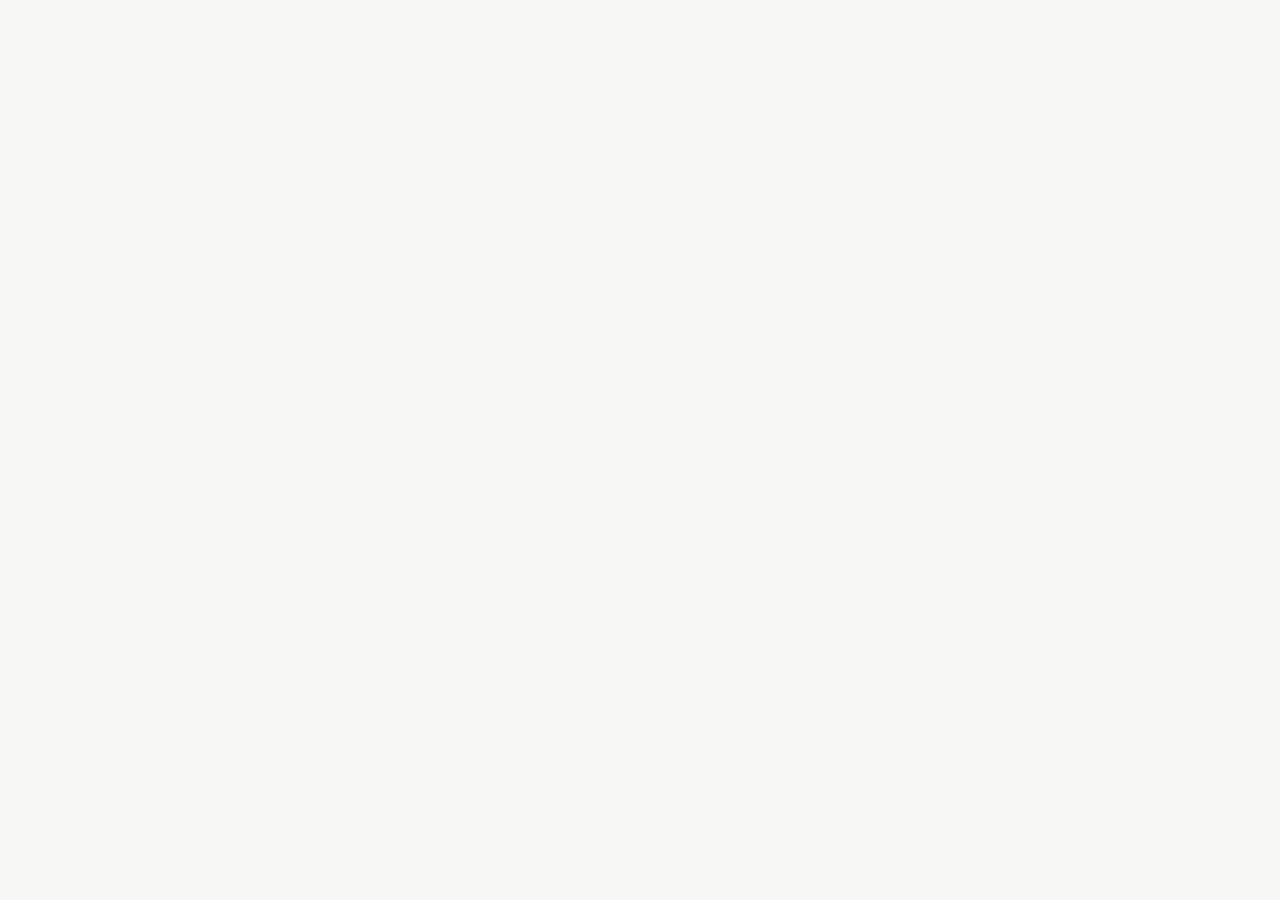
==== index.html @ 8147d981 "Hjemmeside tilføjet fra Codex" ====
<!doctype html>
<html lang="da">
<head>
  <meta charset="utf-8">
  <meta name="viewport" content="width=device-width, initial-scale=1">
  <meta name="theme-color" content="#f7f7f4">
  <title>Workshopprojekter</title>
  <link rel="stylesheet" href="styles.css">
  <script src="projects.js" defer></script>
</head>
<body>
  <main class="gallery" id="gallery" aria-label="Workshopprojekter"></main>
  <main class="detail" id="detail" hidden>
    <header class="detail-header">
      <a class="back-link" href="./" aria-label="Tilbage til forsiden">←</a>
      <div><h1 id="project-title"></h1><p id="project-author"></p></div>
    </header>
    <iframe id="project-frame" title="Projektvisning" sandbox="allow-scripts allow-forms allow-modals" allow="fullscreen"></iframe>
  </main>
</body>
</html>
---- styles.css ----
:root { color-scheme: light; font-family: Inter, ui-sans-serif, system-ui, -apple-system, BlinkMacSystemFont, "Segoe UI", sans-serif; color: #202321; background: #f7f7f4; }
* { box-sizing: border-box; }
body { margin: 0; min-height: 100vh; }
.gallery { width: min(1480px, 100%); margin: 0 auto; padding: clamp(16px, 3vw, 44px); display: grid; grid-template-columns: repeat(2, minmax(0, 1fr)); gap: clamp(12px, 2vw, 26px); }
.project-card { color: inherit; text-decoration: none; min-width: 0; }
.project-card:focus-visible, .back-link:focus-visible { outline: 3px solid #315e52; outline-offset: 4px; }
.project-image { display: block; width: 100%; aspect-ratio: 16 / 10; object-fit: cover; background: #e4e8e2; border-radius: 8px; }
.project-placeholder { display: grid; place-items: center; color: #667269; background: linear-gradient(135deg, #e5ebe5, #d9e2dc); font-size: clamp(1.2rem, 4vw, 3rem); font-weight: 650; letter-spacing: -.06em; }
.project-card h2 { font-size: clamp(1rem, 1.7vw, 1.3rem); line-height: 1.25; margin: 12px 0 3px; }
.project-card p, #project-author { color: #69716c; font-size: .9rem; margin: 0; }
.detail { min-height: 100vh; display: flex; flex-direction: column; }
.detail-header { padding: 12px clamp(16px, 3vw, 32px); display: flex; align-items: center; gap: 16px; background: #fff; border-bottom: 1px solid #e7e9e6; }
.back-link { color: #202321; font-size: 1.6rem; text-decoration: none; width: 38px; height: 38px; display: grid; place-items: center; border-radius: 50%; }
.detail-header h1 { margin: 0; font-size: 1.1rem; }
.detail-header p { margin-top: 2px; }
#project-frame { width: 100%; flex: 1; min-height: calc(100vh - 72px); border: 0; background: white; }
[hidden] { display: none !important; }
@media (min-width: 760px) { .gallery { grid-template-columns: repeat(3, minmax(0, 1fr)); } }
@media (min-width: 1120px) { .gallery { grid-template-columns: repeat(5, minmax(0, 1fr)); } }
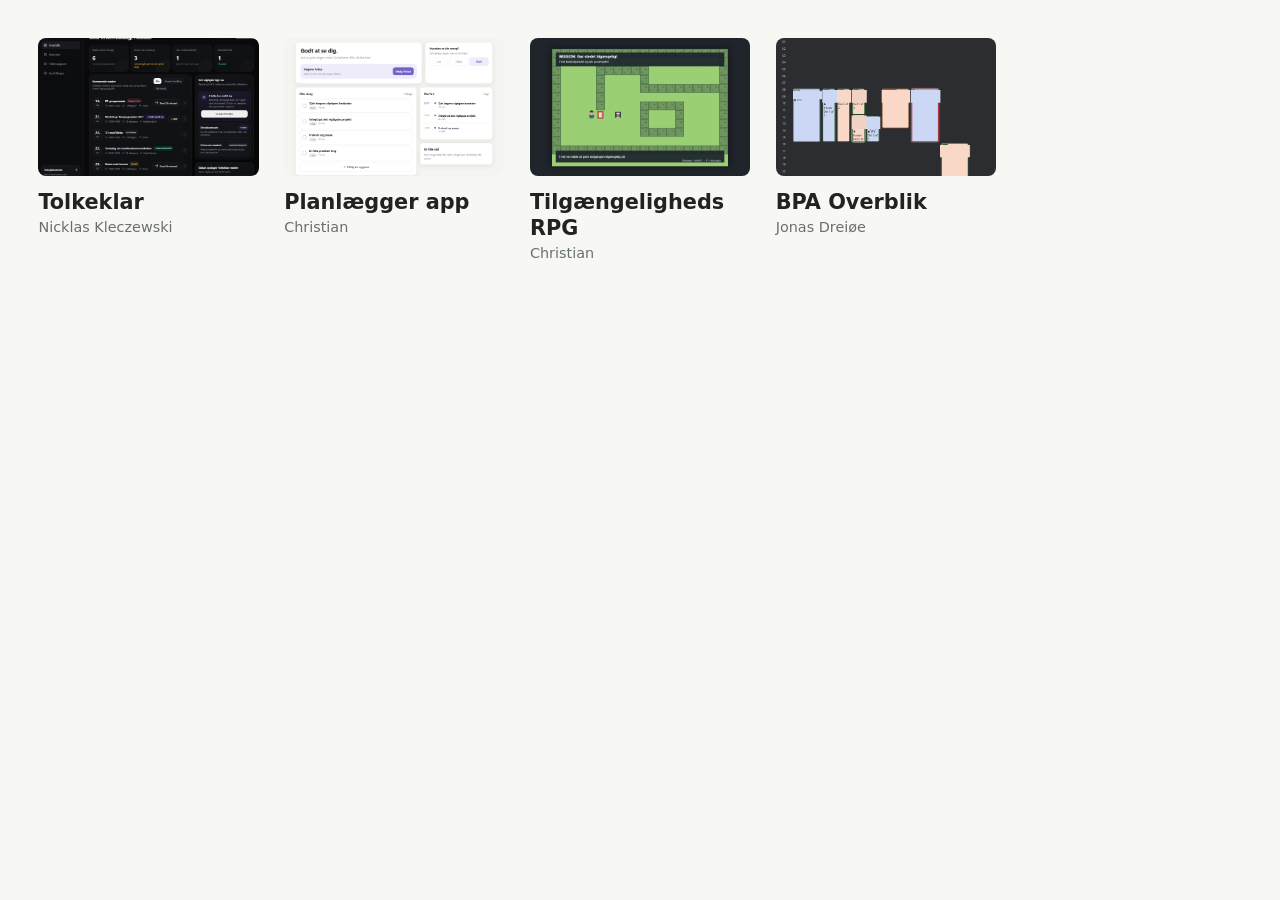
==== commit 69cfb084: "Tilføj redigerbare projektbeskrivelser" ====
--- a/index.html
+++ b/index.html
@@ -13,9 +13,10 @@
   <main class="detail" id="detail" hidden>
     <header class="detail-header">
       <a class="back-link" href="./" aria-label="Tilbage til forsiden">←</a>
-      <div><h1 id="project-title"></h1><p id="project-author"></p></div>
+      <div><h1 id="project-title"></h1><p id="project-author"></p><p id="project-description" class="project-description" hidden></p></div>
     </header>
     <iframe id="project-frame" title="Projektvisning" sandbox="allow-scripts allow-forms allow-modals" allow="fullscreen"></iframe>
   </main>
 </body>
 </html>
+
--- a/styles.css
+++ b/styles.css
@@ -1,19 +1,33 @@
 :root { color-scheme: light; font-family: Inter, ui-sans-serif, system-ui, -apple-system, BlinkMacSystemFont, "Segoe UI", sans-serif; color: #202321; background: #f7f7f4; }
 * { box-sizing: border-box; }
 body { margin: 0; min-height: 100vh; }
-.gallery { width: min(1480px, 100%); margin: 0 auto; padding: clamp(16px, 3vw, 44px); display: grid; grid-template-columns: repeat(2, minmax(0, 1fr)); gap: clamp(12px, 2vw, 26px); }
+.gallery { width: min(1480px, 100%); margin: 0 auto; padding: clamp(16px, 3vw, 44px); display: grid; grid-template-columns: repeat(2, minmax(0, 1fr)); column-gap: clamp(12px, 2vw, 26px); row-gap: clamp(30px, 4vw, 48px); }
 .project-card { color: inherit; text-decoration: none; min-width: 0; }
 .project-card:focus-visible, .back-link:focus-visible { outline: 3px solid #315e52; outline-offset: 4px; }
 .project-image { display: block; width: 100%; aspect-ratio: 16 / 10; object-fit: cover; background: #e4e8e2; border-radius: 8px; }
 .project-placeholder { display: grid; place-items: center; color: #667269; background: linear-gradient(135deg, #e5ebe5, #d9e2dc); font-size: clamp(1.2rem, 4vw, 3rem); font-weight: 650; letter-spacing: -.06em; }
-.project-card h2 { font-size: clamp(1rem, 1.7vw, 1.3rem); line-height: 1.25; margin: 12px 0 3px; }
+.project-card h2 { font-size: clamp(1rem, 1.7vw, 1.3rem); line-height: 1.25; margin: 14px 0 3px; }
 .project-card p, #project-author { color: #69716c; font-size: .9rem; margin: 0; }
+.empty-state { grid-column: 1 / -1; margin: 0; padding: 12vh 16px; color: #69716c; text-align: center; }
 .detail { min-height: 100vh; display: flex; flex-direction: column; }
 .detail-header { padding: 12px clamp(16px, 3vw, 32px); display: flex; align-items: center; gap: 16px; background: #fff; border-bottom: 1px solid #e7e9e6; }
 .back-link { color: #202321; font-size: 1.6rem; text-decoration: none; width: 38px; height: 38px; display: grid; place-items: center; border-radius: 50%; }
 .detail-header h1 { margin: 0; font-size: 1.1rem; }
 .detail-header p { margin-top: 2px; }
+.detail-header .project-description { max-width: 72ch; margin-top: 8px; color: #454d48; font-size: .95rem; line-height: 1.45; }
 #project-frame { width: 100%; flex: 1; min-height: calc(100vh - 72px); border: 0; background: white; }
+.teaser { width: min(1480px, 100%); margin: 0 auto; padding: clamp(16px, 3vw, 40px); }
+.teaser-links { display: flex; flex-wrap: wrap; gap: 10px; margin-bottom: clamp(20px, 3vw, 32px); }
+.teaser-link { display: inline-flex; align-items: center; min-height: 42px; padding: 0 18px; border-radius: 6px; font-size: .95rem; font-weight: 600; text-decoration: none; }
+.teaser-link.primary { background: #315e52; color: #fff; }
+.teaser-link.secondary { border: 1px solid #d3d8d3; color: #202321; background: #fff; }
+.teaser-link:focus-visible { outline: 3px solid #315e52; outline-offset: 3px; }
+.teaser-screenshots { display: grid; grid-template-columns: 1fr; gap: clamp(22px, 3vw, 36px); }
+.teaser-screenshot { margin: 0; min-width: 0; }
+.teaser-screenshot img { display: block; width: 100%; aspect-ratio: 16 / 10; object-fit: cover; object-position: center; border-radius: 8px; background: #25282c; }
+.teaser-screenshot figcaption { margin-top: 10px; color: #69716c; font-size: .95rem; }
 [hidden] { display: none !important; }
 @media (min-width: 760px) { .gallery { grid-template-columns: repeat(3, minmax(0, 1fr)); } }
 @media (min-width: 1120px) { .gallery { grid-template-columns: repeat(5, minmax(0, 1fr)); } }
+@media (min-width: 900px) { .teaser-screenshots { grid-template-columns: repeat(2, minmax(0, 1fr)); } }
+
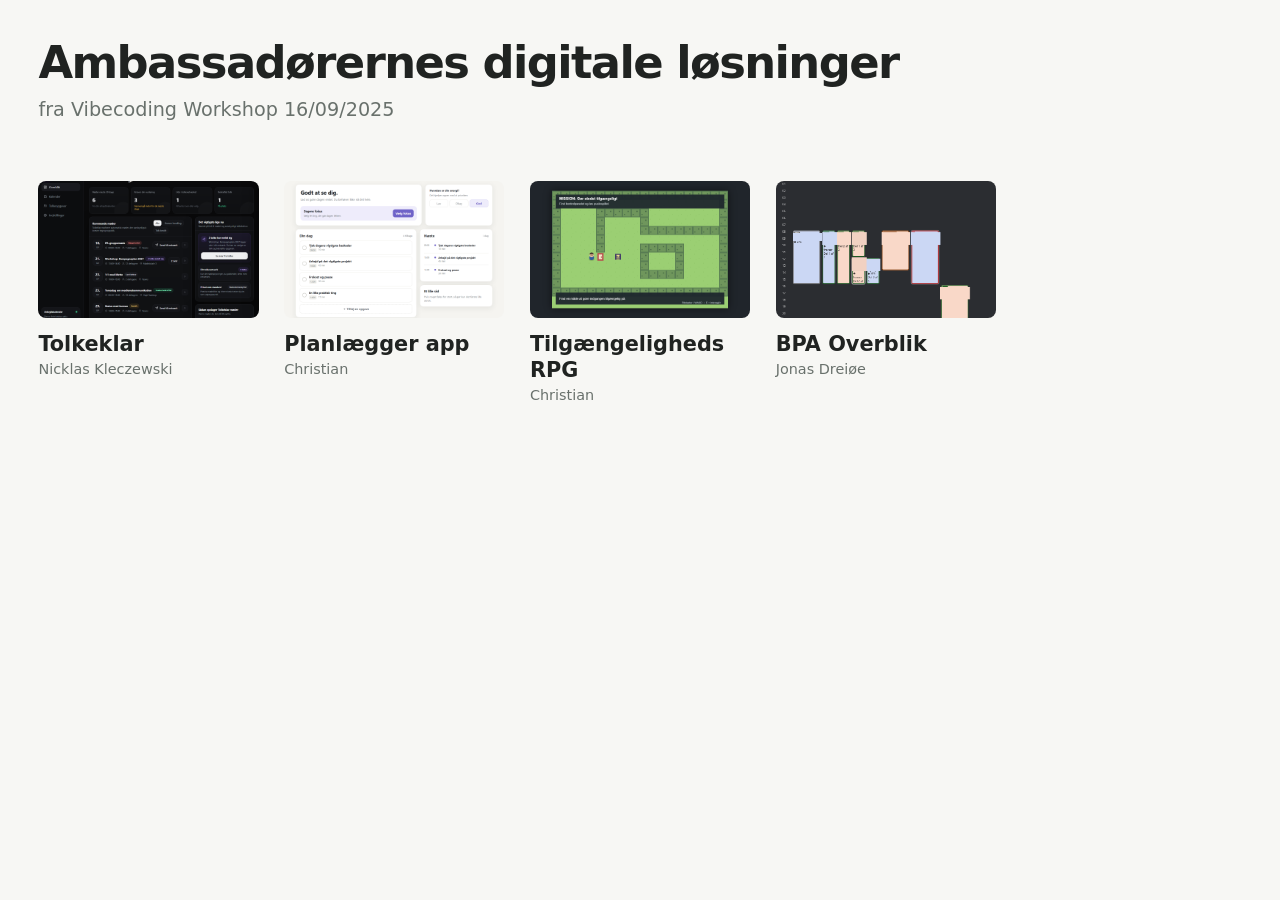
==== commit 83e04989: "Tilføj overskrift til hovedsiden" ====
--- a/index.html
+++ b/index.html
@@ -9,7 +9,12 @@
   <script src="projects.js" defer></script>
 </head>
 <body>
-  <main class="gallery" id="gallery" aria-label="Workshopprojekter"></main>
+  <main class="gallery" id="gallery" aria-label="Workshopprojekter">
+    <header class="gallery-heading">
+      <h1>Ambassadørernes digitale løsninger</h1>
+      <p>fra Vibecoding Workshop 16/09/2025</p>
+    </header>
+  </main>
   <main class="detail" id="detail" hidden>
     <header class="detail-header">
       <a class="back-link" href="./" aria-label="Tilbage til forsiden">←</a>
@@ -20,3 +25,4 @@
 </body>
 </html>
 
+
--- a/styles.css
+++ b/styles.css
@@ -2,6 +2,9 @@
 * { box-sizing: border-box; }
 body { margin: 0; min-height: 100vh; }
 .gallery { width: min(1480px, 100%); margin: 0 auto; padding: clamp(16px, 3vw, 44px); display: grid; grid-template-columns: repeat(2, minmax(0, 1fr)); column-gap: clamp(12px, 2vw, 26px); row-gap: clamp(30px, 4vw, 48px); }
+.gallery-heading { grid-column: 1 / -1; margin: 0 0 clamp(4px, 1vw, 12px); }
+.gallery-heading h1 { margin: 0; font-size: clamp(1.7rem, 4vw, 2.8rem); line-height: 1.1; letter-spacing: -.035em; }
+.gallery-heading p { margin: 10px 0 0; color: #69716c; font-size: clamp(1rem, 2vw, 1.2rem); }
 .project-card { color: inherit; text-decoration: none; min-width: 0; }
 .project-card:focus-visible, .back-link:focus-visible { outline: 3px solid #315e52; outline-offset: 4px; }
 .project-image { display: block; width: 100%; aspect-ratio: 16 / 10; object-fit: cover; background: #e4e8e2; border-radius: 8px; }
@@ -31,3 +34,4 @@
 @media (min-width: 1120px) { .gallery { grid-template-columns: repeat(5, minmax(0, 1fr)); } }
 @media (min-width: 900px) { .teaser-screenshots { grid-template-columns: repeat(2, minmax(0, 1fr)); } }
 
+
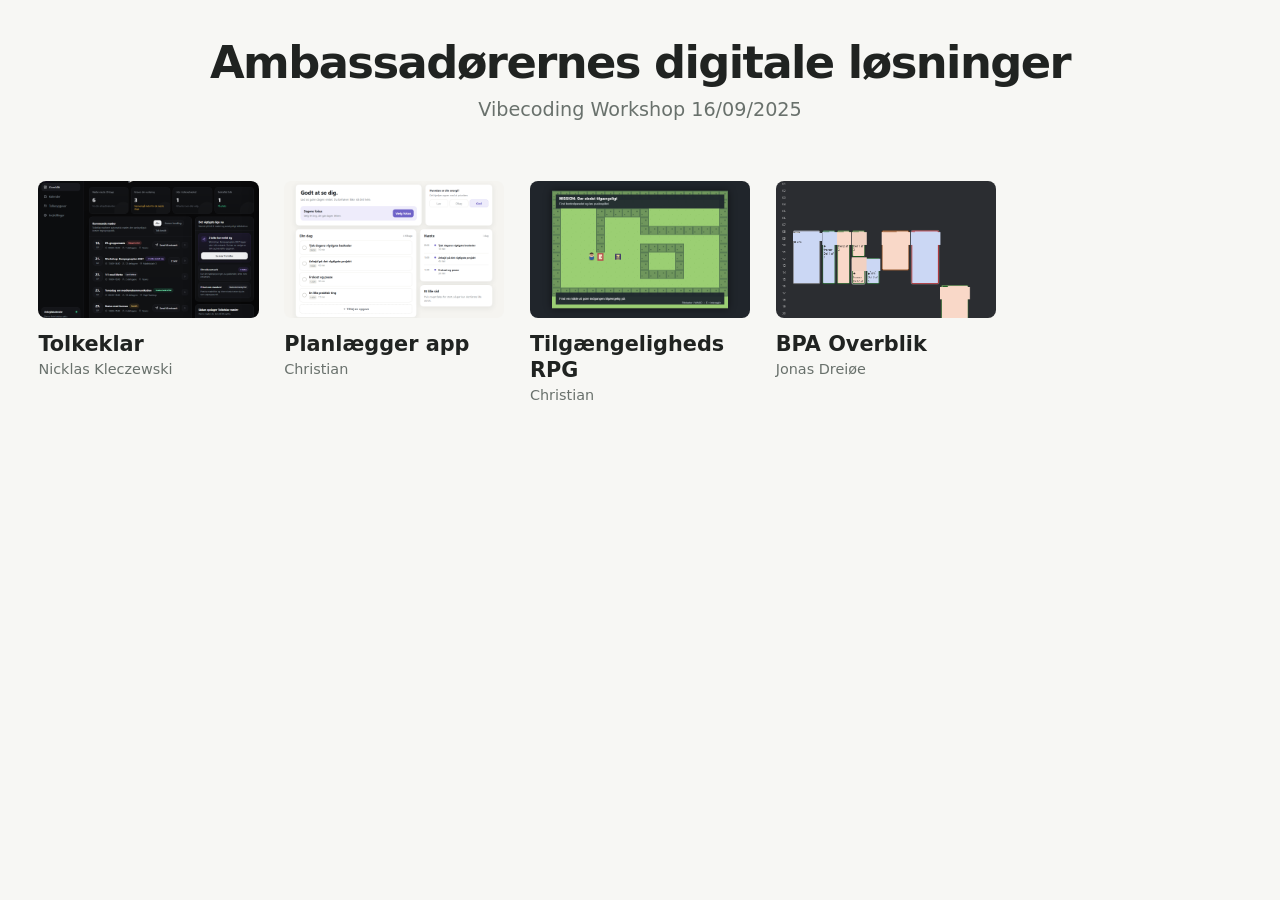
==== commit 7503fb17: "Centrér hovedsidens overskrift" ====
--- a/index.html
+++ b/index.html
@@ -12,7 +12,7 @@
   <main class="gallery" id="gallery" aria-label="Workshopprojekter">
     <header class="gallery-heading">
       <h1>Ambassadørernes digitale løsninger</h1>
-      <p>fra Vibecoding Workshop 16/09/2025</p>
+      <p>Vibecoding Workshop 16/09/2025</p>
     </header>
   </main>
   <main class="detail" id="detail" hidden>
@@ -26,3 +26,4 @@
 </html>
 
 
+
--- a/styles.css
+++ b/styles.css
@@ -2,7 +2,7 @@
 * { box-sizing: border-box; }
 body { margin: 0; min-height: 100vh; }
 .gallery { width: min(1480px, 100%); margin: 0 auto; padding: clamp(16px, 3vw, 44px); display: grid; grid-template-columns: repeat(2, minmax(0, 1fr)); column-gap: clamp(12px, 2vw, 26px); row-gap: clamp(30px, 4vw, 48px); }
-.gallery-heading { grid-column: 1 / -1; margin: 0 0 clamp(4px, 1vw, 12px); }
+.gallery-heading { grid-column: 1 / -1; margin: 0 0 clamp(4px, 1vw, 12px); text-align: center; }
 .gallery-heading h1 { margin: 0; font-size: clamp(1.7rem, 4vw, 2.8rem); line-height: 1.1; letter-spacing: -.035em; }
 .gallery-heading p { margin: 10px 0 0; color: #69716c; font-size: clamp(1rem, 2vw, 1.2rem); }
 .project-card { color: inherit; text-decoration: none; min-width: 0; }
@@ -35,3 +35,4 @@
 @media (min-width: 900px) { .teaser-screenshots { grid-template-columns: repeat(2, minmax(0, 1fr)); } }
 
 
+
